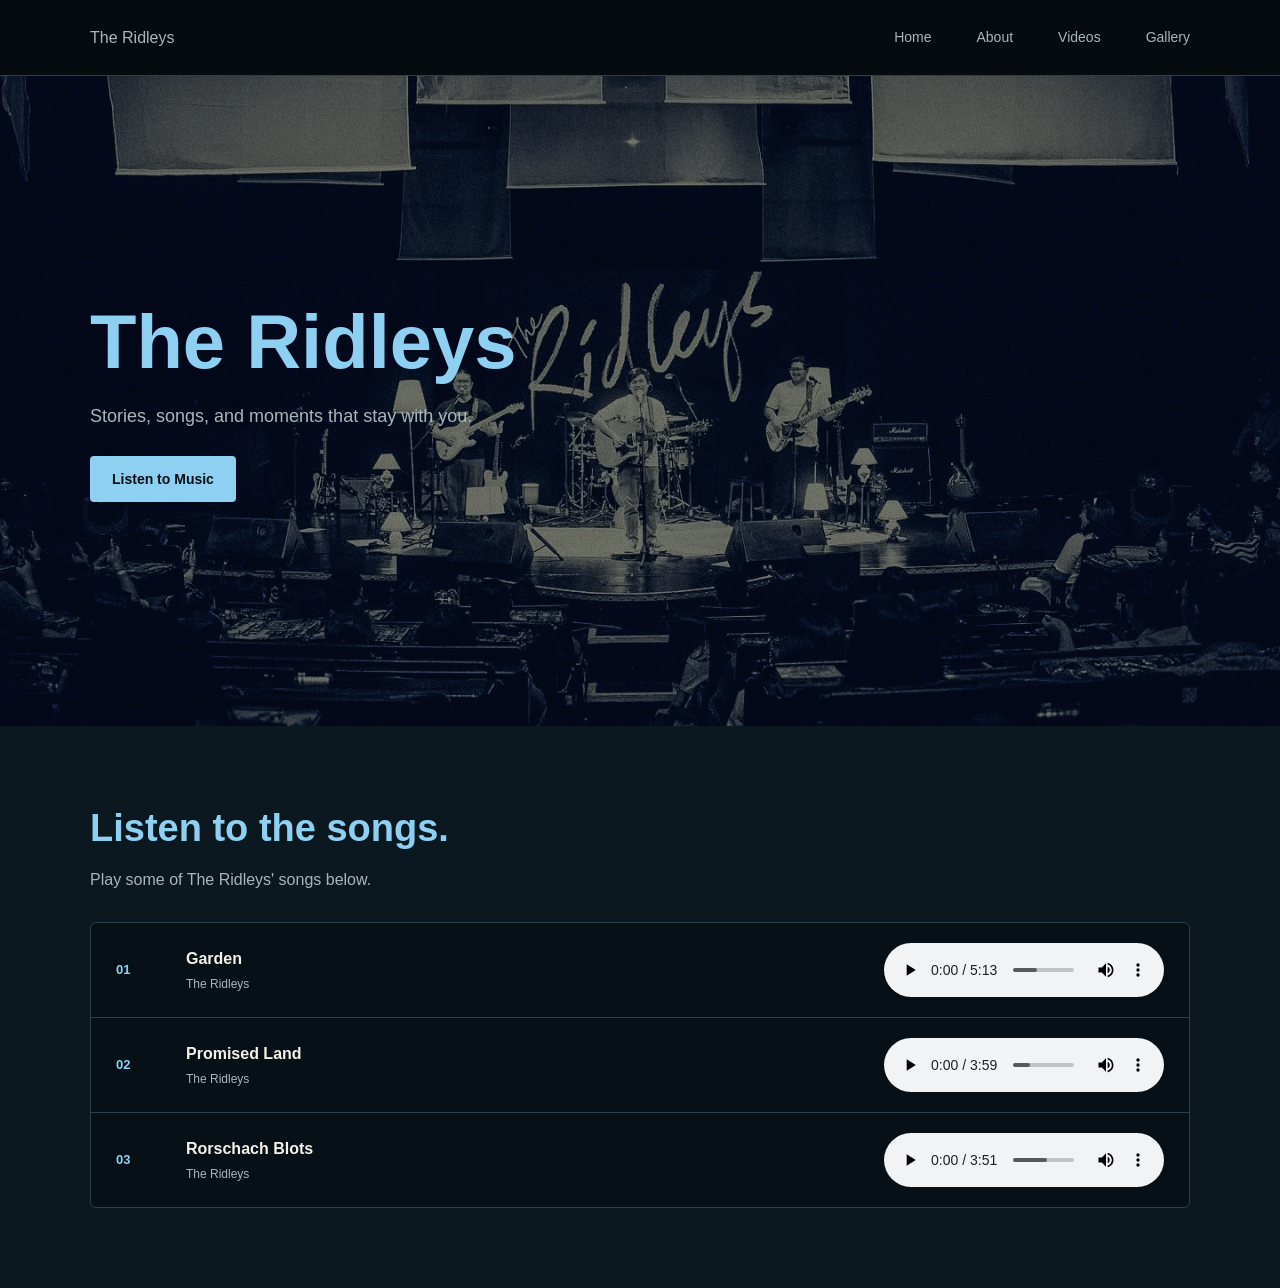
==== index.html @ 9c8bf067 "Rename home.html to index.html" ====
<!DOCTYPE html>
<html>
<head>
    <title>HOME</title>
    <link rel="stylesheet" href="style.css">
</head>
<body>
<header>
    <div class="container nav">
        <p>The Ridleys</p>
        <nav>
            <a href="home.html">Home</a>
            <a href="about.html">About</a>
            <a href="videos.html">Videos</a>
            <a href="gallery.html">Gallery</a>
        </nav>
    </div>
</header>

<section class="hero">
    <img src="ridleys1.jpg" alt="pic yan">
    <div class="hero-text">
        <h1>The Ridleys</h1>
        <p>Stories, songs, and moments that stay with you.</p>
        <a href="#music" class="btn">Listen to Music</a>
    </div>
</section>

<section class="section" id="music">
    <div class="container">
        <h2>Listen to the songs.</h2>
        <p>Play some of The Ridleys' songs below.</p>
        <div class="song-list">
            <div class="song">
                <div class="song-number">01</div>
                <div>
                    <div class="song-title">Garden</div>
                    <div class="song-artist">The Ridleys</div>
                </div>
                <audio controls>
                    <source src="garden.mp3" type="audio/mpeg">
                    Your browser does not support audio.
                </audio>
            </div>
            <div class="song">
                <div class="song-number">02</div>
                <div>
                    <div class="song-title">Promised Land</div>
                    <div class="song-artist">The Ridleys</div>
                </div>
                <audio controls>
                    <source src="Promised Land.mp3" type="audio/mpeg">
                    Your browser does not support audio.
                </audio>
            </div>
            <div class="song">
                <div class="song-number">03</div>
                <div>
                    <div class="song-title">Rorschach Blots</div>
                    <div class="song-artist">The Ridleys</div>
                </div>
                <audio controls>
                    <source src="Rorschach Blots.mp3" type="audio/mpeg">
                    Your browser does not support audio.
                </audio>
        </div>
    </div>
</section>

</body>
</html>
---- style.css ----
*{
    box-sizing: border-box;
    margin: 0;
    padding: 0;
}

html{
    scroll-behavior: smooth;
}

body{
    background: #071016;
    color: #F4F1E8;
    font-family: Arial, sans-serif;
    line-height: 1.6;
}

.container{
    width: 90%;
    max-width: 1100px;
    margin: auto;
}

a{
    text-decoration: none;
    color: #F4F1E8;
}

img{
    width: 100%;
    display: block;
    object-fit: cover;
}

video{
    width: 100%;
    display: block;
}

h1, h2, h3{
    color: #8ED0F2;
}

h1{
    font-size: 60px;
    line-height: 1.1;
}

h2{
    font-size: 38px;
    line-height: 1.2;
    margin-bottom: 15px;
}

h3{
    font-size: 22px;
    margin-bottom: 8px;
}

p{
    color: #AAB5BA;
}

.section{
    padding: 80px 0;
}

.title{
    color: #8ED0F2;
    font-size: 12px;
    font-weight: bold;
    letter-spacing: 3px;
    text-transform: uppercase;
    margin-bottom: 12px;
}

.center{
    text-align: center;
}

header{
    background: #050B0F;
    border-bottom: 1px solid #29404D;
    position: sticky;
    top: 0;
    z-index: 100;
}

.nav{
    min-height: 75px;
    display: flex;
    align-items: center;
    justify-content: space-between;
    gap: 30px;
}

.logo{
    color: #F4F1E8;
    font-size: 25px;
    font-weight: bold;
    letter-spacing: 1px;
}

nav{
    display: flex;
    align-items: center;
    gap: 45px;
}

nav a{
    color: #AAB5BA;
    font-size: 14px;
    transition: 0.2s;
}

nav a:hover{
    color: #8ED0F2;
}

nav a:active{
    color: #8ED0F2;
}

.btn{
    display: inline-block;
    background: #8ED0F2;
    color: #071016;
    padding: 12px 22px;
    border-radius: 4px;
    font-size: 14px;
    font-weight: bold;
    transition: 0.2s;
}

.btn:hover{
    background: #F4F1E8;
    color: #071016;
}

.hero{
    height: 650px;
    position: relative;
    overflow: hidden;
    display: flex;
    align-items: center;
}

.hero img{
    position: absolute;
    width: 100%;
    height: 100%;
    object-fit: cover;
    top: 0;
    left: 0;
}

.hero::after{
    content: "";
    position: absolute;
    top: 0;
    left: 0;
    width: 100%;
    height: 100%;
    background: rgba(7, 16, 22, 0.55);
}

.hero-text{
    position: relative;
    z-index: 2;
    width: 90%;
    max-width: 1100px;
    margin: 0 auto;
}

.hero-text h1{
    font-size: 76px;
    line-height: 1.1;
    margin-bottom: 18px;
}

.hero-text p:not(.eyebrow){
    max-width: 500px;
    font-size: 18px;
    margin-bottom: 25px;
}

#music{
    background: #0C1820;
}

.song-list{
    margin-top: 30px;
    background: #071016;
    border: 1px solid #29404D;
    border-radius: 6px;
    overflow: hidden;
}

.song{
    display: grid;
    grid-template-columns: 50px 1fr 280px;
    align-items: center;
    gap: 20px;
    padding: 20px 25px;
    border-bottom: 1px solid #29404D;
}

.song:last-child{
    border-bottom: none;
}

.song-number{
    color: #8ED0F2;
    font-size: 13px;
    font-weight: bold;
}

.song-title{
    color: #F4F1E8;
    font-size: 16px;
    font-weight: bold;
}

.song-artist{
    color: #AAB5BA;
    font-size: 12px;
    margin-top: 3px;
}

.song audio{
    width: 100%;
}

.page-title{
    padding: 80px 0 40px;
    background: #071016;
}

.page-title h1{
    margin-bottom: 15px;
}

.page-title p{
    max-width: 650px;
}

.about-grid{
    display: grid;
    grid-template-columns: 1fr 1fr;
    gap: 50px;
    align-items: center;
}

.about-photo{
    height: 420px;
    border: 1px solid #29404D;
}

.about-grid h2{
    margin-bottom: 20px;
}

.about-grid p{
    margin-bottom: 15px;
}

.video-grid{
    display: grid;
    grid-template-columns: 1fr 1fr;
    gap: 35px;
    margin-top: 10px;
}

.video-card{
    background: #0C1820;
    border: 1px solid #29404D;
    overflow: hidden;
}

.video-card video{
    height: 280px;
    background: #050B0F;
}

.video-card .body{
    padding: 20px;
}

.video-card h3{
    color: #8ED0F2;
}

.video-card p{
    font-size: 14px;
}

.gallery{
    display: grid;
    grid-template-columns: repeat(3, 1fr);
    gap: 15px;
    margin-top: 10px;
}

.gallery img{
    height: 250px;
    border: 1px solid #29404D;
    transition: 0.3s;
}
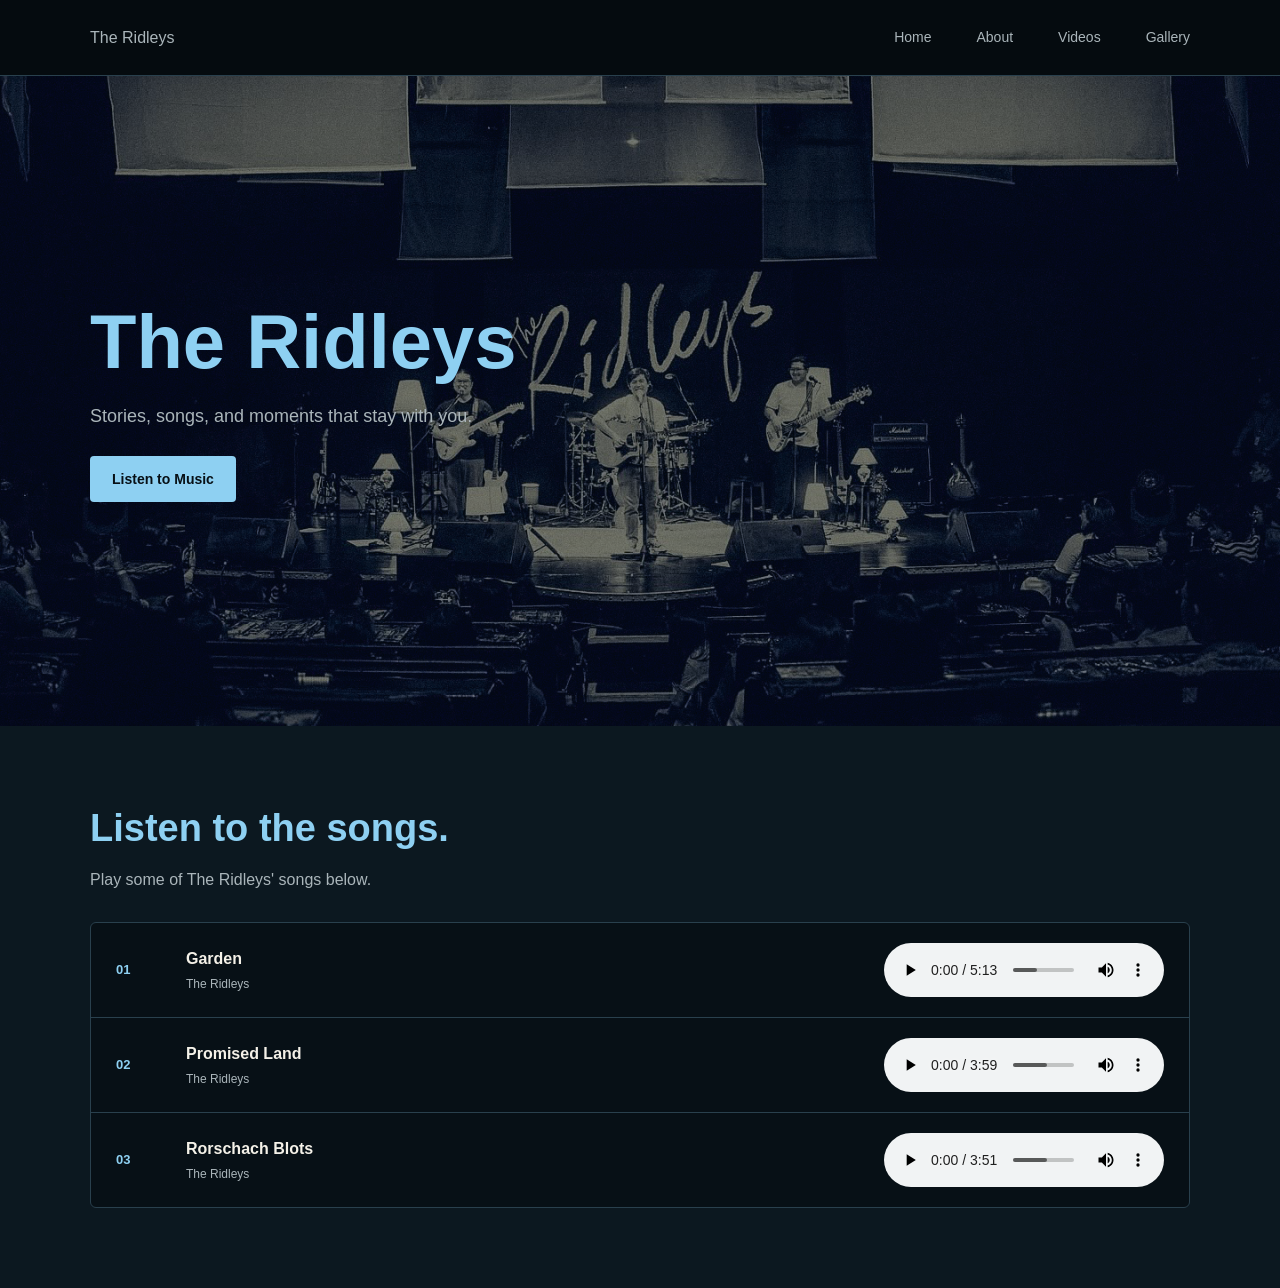
==== commit c63f6e02: "Fix HTML encoding issues in index.html" ====
--- a/index.html
+++ b/index.html
@@ -9,7 +9,7 @@
     <div class="container nav">
         <p>The Ridleys</p>
         <nav>
-            <a href="home.html">Home</a>
+            <a href="index.html">Home</a>
             <a href="about.html">About</a>
             <a href="videos.html">Videos</a>
             <a href="gallery.html">Gallery</a>
